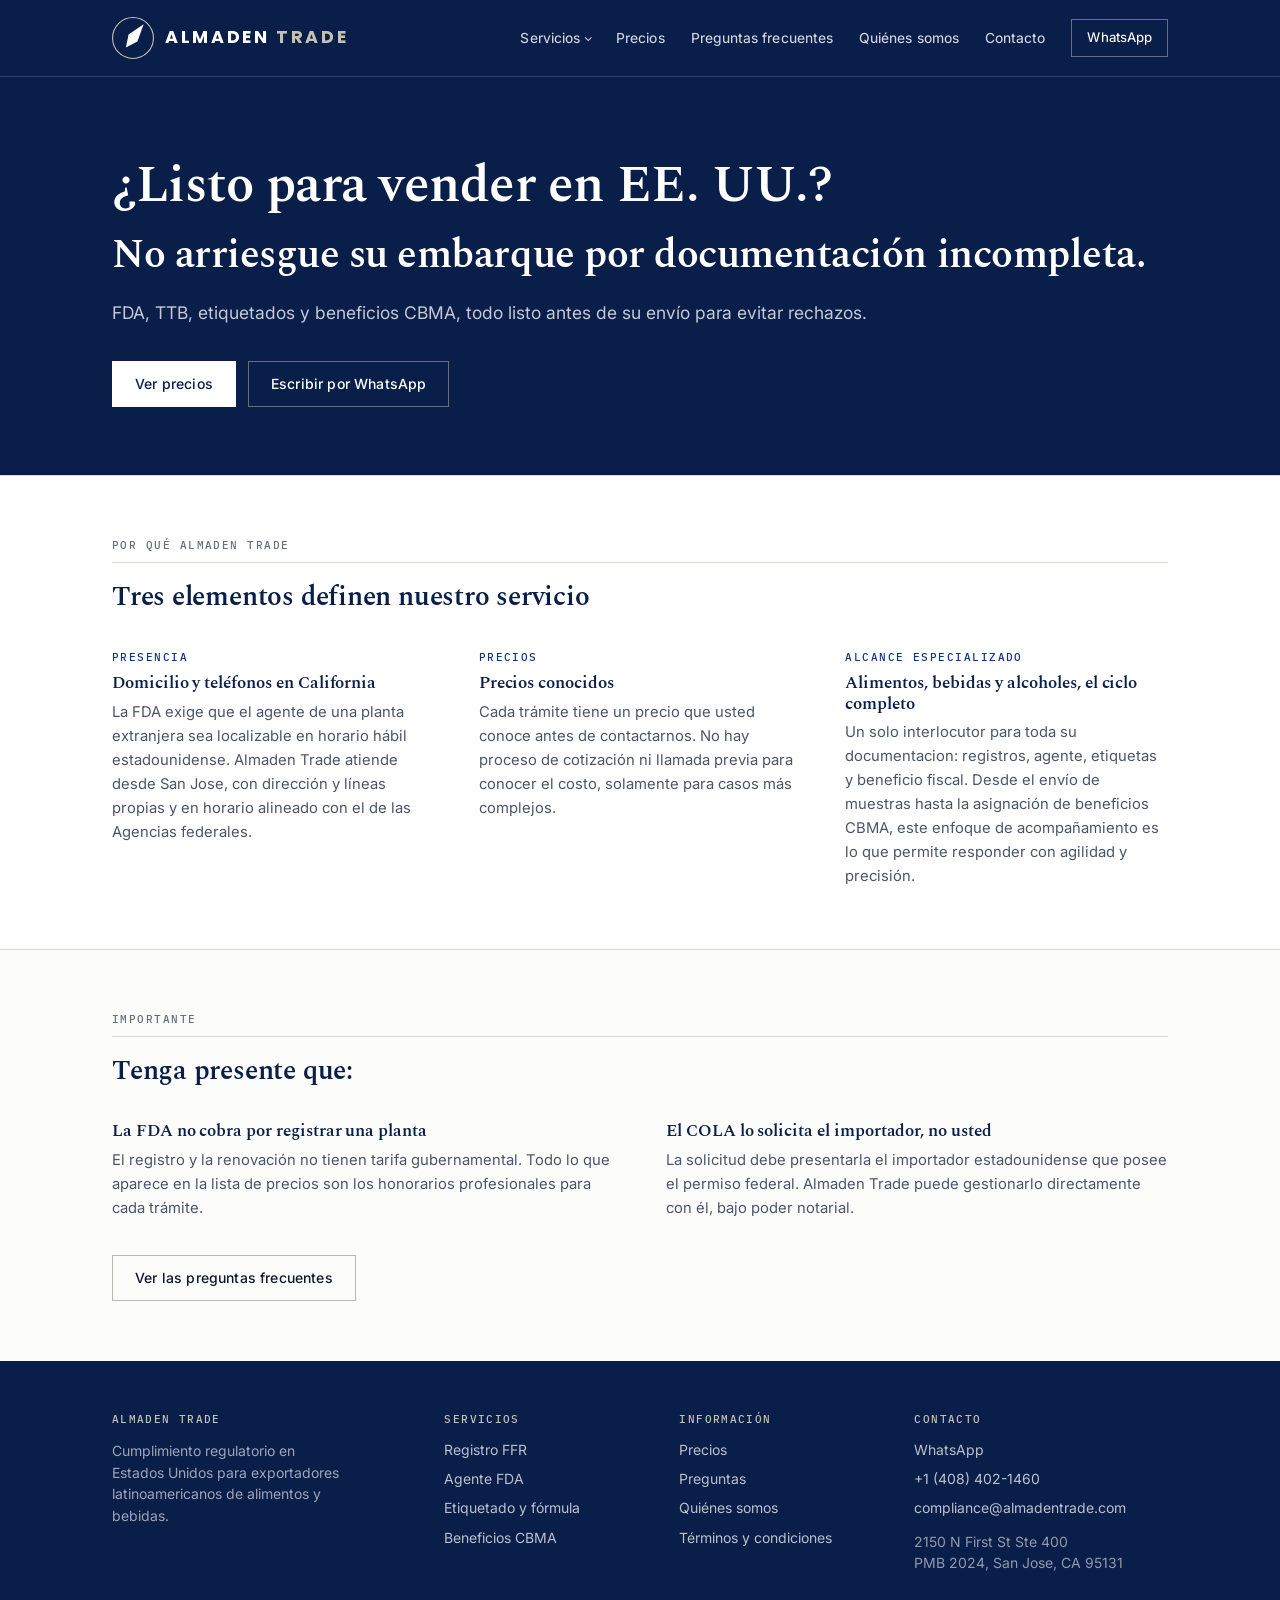
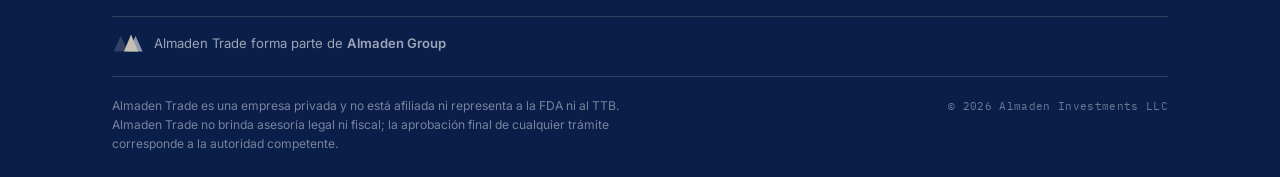
==== index.html @ 31498b71 "Update index.html" ====
<!DOCTYPE html>
<html lang="es">
<head>
<meta charset="UTF-8">
<meta name="viewport" content="width=device-width,initial-scale=1">
<title>Almaden Trade — Cumplimiento FDA y TTB para exportadores</title>
<meta name="description" content="Cumplimiento regulatorio en Estados Unidos para exportadores latinoamericanos de alimentos y bebidas. Registro FDA, etiquetado TTB y beneficios CBMA.">
<link rel="preconnect" href="https://fonts.googleapis.com">
<link rel="preconnect" href="https://fonts.gstatic.com" crossorigin>
<link href="https://fonts.googleapis.com/css2?family=Spectral:wght@500;600&family=Inter:wght@400;450;500;550;600&family=Poppins:wght@600;700&family=IBM+Plex+Mono:wght@400;500&display=swap" rel="stylesheet">
<link rel="icon" href="/favicon.svg" type="image/svg+xml">
<link rel="stylesheet" href="/styles.css">
</head>
<body>
<header class="masthead">
  <div class="shell">
    <a class="wordmark" href="/" aria-label="Almaden Trade — inicio">
      <svg class="wm-mark" viewBox="0 0 100 100" aria-hidden="true">
<circle cx="50" cy="50" r="48.7" fill="none" stroke="#C4C0B4" stroke-width="2.6"/>
<path d="M75.4 17.5 L60.5 58.2 L33.1 72.8 L39.5 41.8 Z" fill="#ffffff"/>
</svg>
      <span class="wm-name"><b>Almaden</b>&nbsp;<i>Trade</i></span>
    </a>
    <button class="burger" aria-label="Menú" aria-expanded="false"><span></span><span></span><span></span></button>
    <nav class="nav">
      <div class="nav-group">
        <button aria-expanded="false">Servicios</button>
        <div class="menu">
          <a href="/registro-fda/"><strong>Iniciar registro — FDA</strong><span>Registro FFR</span></a>
          <a href="/agente-fda/"><strong>Mantener registro — FDA</strong><span>Agente FDA</span></a>
          <a href="/etiquetado-ttb/"><strong>Etiquetado y fórmula — TTB</strong><span>Revisión, COLA, fórmula</span></a>
          <a href="/cbma/"><strong>Beneficios fiscales — CBMA</strong><span>Registro y asignación</span></a>
        </div>
      </div>
      <a href="/precios/">Precios</a>
      <a href="/preguntas/">Preguntas frecuentes</a>
      <a href="/quienes-somos/">Quiénes somos</a>
      <a href="/contacto/">Contacto</a>
      <a class="nav-wa" href="https://wa.me/14084021460" target="_blank" rel="noopener">WhatsApp</a>
    </nav>
  </div>
</header>
<section class="hero">
  <div class="shell">
    <h1><span class="hero-q">¿Listo para vender en EE. UU.?</span><br>No arriesgue su embarque por documentación incompleta.</h1>
    <p class="lede">FDA, TTB, etiquetados y beneficios CBMA, todo listo antes de su envío para evitar rechazos.</p>
    <div class="act">
      <a class="btn btn-solid" href="/precios/">Ver precios</a>
      <a class="btn btn-line" href="https://wa.me/14084021460" target="_blank" rel="noopener">Escribir por WhatsApp</a>
    </div>
  </div>
</section>
<section class="band band-tint">
  <div class="shell">
    <div class="head-block">
      <span class="label label-rule">Por qué Almaden Trade</span>
      <h2>Tres elementos definen nuestro servicio</h2>
    </div>
    <div class="cols-3">
      <div class="col-item">
        <span class="label">Presencia</span>
        <h3>Domicilio y teléfonos en California</h3>
        <p>La FDA exige que el agente de una planta extranjera sea localizable en horario hábil estadounidense. Almaden Trade atiende desde San Jose, con dirección y líneas propias y en horario alineado con el de las Agencias federales.</p>
      </div>
      <div class="col-item">
        <span class="label">Precios</span>
        <h3>Precios conocidos</h3>
        <p>Cada trámite tiene un precio que usted conoce antes de contactarnos. No hay proceso de cotización ni llamada previa para conocer el costo, solamente para casos más complejos.</p>
      </div>
      <div class="col-item">
        <span class="label">Alcance especializado</span>
        <h3>Alimentos, bebidas y alcoholes, el ciclo completo</h3>
        <p>Un solo interlocutor para toda su documentacion: registros, agente, etiquetas y beneficio fiscal. Desde el envío de muestras hasta la asignación de beneficios CBMA, este enfoque de acompañamiento es lo que permite responder con agilidad y precisión.</p>
      </div>
    </div>
  </div>
</section>
<section class="band">
  <div class="shell">
    <div class="head-block">
      <span class="label label-rule">IMPORTANTE</span>
      <h2>Tenga presente que:</h2>
    </div>
    <div class="cols">
      <div class="col-item">
        <h3>La FDA no cobra por registrar una planta</h3>
        <p>El registro y la renovación no tienen tarifa gubernamental. Todo lo que aparece en la lista de precios son los honorarios profesionales para cada trámite.</p>
      </div>
      <div class="col-item">
        <h3>El COLA lo solicita el importador, no usted</h3>
        <p>La solicitud debe presentarla el importador estadounidense que posee el permiso federal. Almaden Trade puede gestionarlo directamente con él, bajo poder notarial.</p>
      </div>
    </div>
    <div class="act"><a class="btn btn-line" href="/preguntas/">Ver las preguntas frecuentes</a></div>
  </div>
</section>
<footer class="foot">
  <div class="shell">
    <div class="foot-grid">
      <div>
        <h4>Almaden Trade</h4>
        <p class="foot-about">Cumplimiento regulatorio en Estados Unidos para exportadores latinoamericanos de alimentos y bebidas.</p>
      </div>
      <div>
        <h4>Servicios</h4>
        <ul>
          <li><a href="/registro-fda/">Registro FFR</a></li>
          <li><a href="/agente-fda/">Agente FDA</a></li>
          <li><a href="/etiquetado-ttb/">Etiquetado y fórmula</a></li>
          <li><a href="/cbma/">Beneficios CBMA</a></li>
        </ul>
      </div>
      <div>
        <h4>Información</h4>
        <ul>
          <li><a href="/precios/">Precios</a></li>
          <li><a href="/preguntas/">Preguntas</a></li>
          <li><a href="/quienes-somos/">Quiénes somos</a></li>
          <li><a href="https://terminos.almadentrade.com" target="_blank" rel="noopener">Términos y condiciones</a></li>
        </ul>
      </div>
      <div>
        <h4>Contacto</h4>
        <ul>
          <li><a href="https://wa.me/14084021460" target="_blank" rel="noopener">WhatsApp</a></li>
          <li><a href="tel:+14084021460">+1 (408) 402-1460</a></li>
          <li><a href="mailto:compliance@almadentrade.com">compliance@almadentrade.com</a></li>
          <li style="margin-top:12px;color:rgba(255,255,255,.55);line-height:1.5">2150 N First St Ste 400<br>PMB 2024, San Jose, CA 95131</li>
        </ul>
      </div>
    </div>
    <div class="foot-group">
      <a href="https://almadengroup.com" target="_blank" rel="noopener">
        <svg class="group-mark" viewBox="242 54 200 124" aria-hidden="true">
          <polygon points="296,72 340,168 252,168" fill="#C4C0B4" opacity="0.22"/>
          <polygon points="344,168 388,72 432,168" fill="#ffffff" opacity="0.55"/>
          <polygon points="316,168 360,64 404,168" fill="#C4C0B4"/>
        </svg>
        <span>Almaden Trade forma parte de <strong>Almaden Group</strong></span>
      </a>
    </div>
    <div class="foot-base">
      <p class="foot-legal">Almaden Trade es una empresa privada y no está afiliada ni representa a la FDA ni al TTB. Almaden Trade no brinda asesoría legal ni fiscal; la aprobación final de cualquier trámite corresponde a la autoridad competente.</p>
      <p class="foot-mark">© 2026 Almaden Investments LLC</p>
    </div>
  </div>
</footer>
<script src="/script.js"></script>
</body>
</html>
---- styles.css ----
:root{
  --cobalt:#123585;
  --cobalt-deep:#0A1E4A;
  --cobalt-tint:#EDF0F7;
  --quicksilver:#C4C0B4;
  --quicksilver-pale:#E5E3DD;
  --paper:#FCFCFB;
  --ink:#12172A;
  --ink-mid:#4C5468;
  --ink-soft:#666E81;
  --rule:#DCDCD6;
  --rule-strong:#B9B8B1;
  --serif:'Spectral',Georgia,serif;
  --sans:'Inter',-apple-system,BlinkMacSystemFont,'Segoe UI',sans-serif;
  --mono:'IBM Plex Mono',ui-monospace,monospace;
  --shell:1120px;
  --measure:66ch;
}
*{box-sizing:border-box}
html{-webkit-text-size-adjust:100%}
body{margin:0;background:var(--paper);color:var(--ink);font-family:var(--sans);font-size:16px;line-height:1.62;font-feature-settings:"kern" 1;-webkit-font-smoothing:antialiased;-moz-osx-font-smoothing:grayscale}
h1,h2,h3,h4{font-family:var(--serif);font-weight:600;color:var(--cobalt-deep);line-height:1.2;margin:0}
h1{font-size:clamp(1.9rem,3.1vw,2.55rem);letter-spacing:-.012em}
h2{font-size:clamp(1.35rem,2.1vw,1.7rem);letter-spacing:-.008em}
h3{font-size:1.06rem;font-weight:600;letter-spacing:-.003em}
p{margin:0 0 1.05em}
a{color:var(--cobalt);text-decoration:none}
a:hover{text-decoration:underline;text-underline-offset:3px}
strong{font-weight:600}
.shell{max-width:var(--shell);margin:0 auto;padding:0 32px}
.measure{max-width:var(--measure)}
@media (max-width:640px){.shell{padding:0 20px}}
.label{font-family:var(--mono);font-size:.7rem;font-weight:500;letter-spacing:.13em;text-transform:uppercase;color:var(--ink-soft);display:block;margin:0 0 .85em}
.label-rule{padding-bottom:.7em;border-bottom:1px solid var(--rule);margin-bottom:1.6em}
.lede{font-size:1.09rem;line-height:1.58;color:var(--ink-mid);max-width:95ch}
:focus-visible{outline:2px solid var(--cobalt);outline-offset:3px}
@media (prefers-reduced-motion:reduce){*{animation:none!important;transition:none!important}}

.masthead{background:var(--cobalt-deep);border-bottom:1px solid rgba(196,192,180,.22)}
.masthead .shell{display:flex;align-items:center;justify-content:space-between;height:76px}
.wordmark{display:flex;align-items:center;gap:11px;color:#fff;line-height:1}
.wordmark:hover{text-decoration:none}
.wm-mark{width:42px;height:42px;flex-shrink:0;display:block}
.wm-name{font-family:'Poppins',var(--sans);font-weight:700;font-size:1.1rem;letter-spacing:.15em;text-transform:uppercase;white-space:nowrap}
.wm-name b{font-weight:700;color:#fff}
.wm-name i{font-style:normal;font-weight:700;color:var(--quicksilver)}
@media (max-width:480px){.wm-mark{width:34px;height:34px}.wm-name{font-size:.92rem;letter-spacing:.11em}.wordmark{gap:8px}}

.nav{display:flex;align-items:center;gap:26px}
.nav > a,.nav-group > button{font-family:var(--sans);font-size:.865rem;font-weight:450;color:rgba(255,255,255,.82);background:none;border:0;padding:0;cursor:pointer;letter-spacing:.005em;display:inline-flex;align-items:center;gap:5px}
.nav > a:hover,.nav-group > button:hover,.nav > a[aria-current]{color:#fff;text-decoration:none}
.nav > a[aria-current]{position:relative}
.nav > a[aria-current]::after{content:'';position:absolute;left:0;right:0;bottom:-23px;height:2px;background:var(--quicksilver)}
.nav-group{position:relative}
.nav-group > button::after{content:'';width:4px;height:4px;border-right:1.2px solid currentColor;border-bottom:1.2px solid currentColor;transform:rotate(45deg) translateY(-1px)}
.menu{position:absolute;top:calc(100% + 21px);left:-14px;min-width:262px;background:#fff;border:1px solid var(--rule);padding:5px;z-index:60;box-shadow:0 10px 34px rgba(10,30,74,.14);opacity:0;visibility:hidden;transform:translateY(-4px);transition:opacity .13s,transform .13s,visibility .13s}
.nav-group:hover .menu,.nav-group:focus-within .menu{opacity:1;visibility:visible;transform:none}
.menu a{display:block;padding:9px 13px;color:var(--ink)}
.menu a:hover{background:var(--cobalt-tint);text-decoration:none}
.menu strong{display:block;font-size:.885rem;font-weight:550;color:var(--cobalt-deep)}
.menu span{display:block;font-family:var(--mono);font-size:.68rem;color:var(--ink-soft);letter-spacing:.04em;margin-top:1px}
.nav-wa{border:1px solid rgba(196,192,180,.5)!important;padding:7px 15px!important;color:#fff!important;font-size:.83rem!important;letter-spacing:.02em}
.nav-wa:hover{background:rgba(255,255,255,.09);text-decoration:none!important}
.burger{display:none;background:none;border:0;cursor:pointer;padding:6px;width:34px}
.burger span{display:block;height:1.5px;background:#fff;margin:5px 0}
@media (max-width:940px){
  .burger{display:block}
  .nav{position:fixed;inset:76px 0 0 auto;width:min(320px,84vw);background:var(--cobalt-deep);flex-direction:column;align-items:stretch;gap:0;padding:14px 22px 28px;transform:translateX(101%);transition:transform .22s ease;overflow-y:auto;border-left:1px solid rgba(196,192,180,.2)}
  .nav.open{transform:none}
  .nav > a,.nav-group > button{padding:13px 0;border-bottom:1px solid rgba(196,192,180,.16);width:100%;text-align:left;font-size:.95rem}
  .nav > a[aria-current]::after{display:none}
  .nav-group{width:100%}
  .menu{position:static;opacity:1;visibility:visible;transform:none;box-shadow:none;border:0;background:transparent;padding:0 0 6px 12px;display:none;min-width:0}
  .nav-group.open .menu{display:block}
  .menu a{padding:9px 0;color:rgba(255,255,255,.8)}
  .menu a:hover{background:none}
  .menu strong{color:#fff;font-weight:450}
  .nav-wa{margin-top:16px;text-align:center;border-bottom:0!important}
}

.hero{background:var(--cobalt-deep);color:#fff;padding:78px 0 68px;position:relative;overflow:hidden}
.hero .shell{position:relative;z-index:1}
.hero .label{color:var(--quicksilver)}
.hero h1{color:#fff;max-width:50ch}
.hero-q{font-size:1.30em;display:inline-block;margin-bottom:.30em}
.hero .lede{color:rgba(255,255,255,.76);margin-top:1.1em;max-width:85ch}
.facts{display:flex;gap:0;margin-top:44px;border-top:1px solid rgba(196,192,180,.28);flex-wrap:wrap}
.fact{padding:19px 30px 0 0;margin-right:30px;border-right:1px solid rgba(196,192,180,.2);flex:1;min-width:180px}
.fact:last-child{border-right:0;margin-right:0;padding-right:0}
.fact dt{font-family:var(--mono);font-size:.67rem;letter-spacing:.12em;text-transform:uppercase;color:var(--quicksilver);margin-bottom:7px}
.fact dd{margin:0;font-size:.92rem;color:rgba(255,255,255,.86);line-height:1.45}
@media (max-width:720px){.fact{border-right:0;border-bottom:1px solid rgba(196,192,180,.16);padding:15px 0;margin:0;flex:1 1 100%}.fact:last-child{border-bottom:0}}

.pagehead{border-bottom:1px solid var(--rule);padding:44px 0 34px;background:#fff}
.pagehead .label{color:var(--cobalt);margin-bottom:1em}
.pagehead .lede{margin-top:.85em;margin-bottom:0}
.crumb{font-family:var(--mono);font-size:.7rem;letter-spacing:.06em;color:var(--ink-soft);margin-bottom:1.4em}
.crumb a{color:var(--ink-soft)}
.crumb span{margin:0 7px;color:var(--rule-strong)}

.band{padding:60px 0}
.band-tint{background:#fff;border-top:1px solid var(--rule);border-bottom:1px solid var(--rule)}
.band-deep{background:var(--cobalt-deep);color:#fff}
.band-deep h2,.band-deep h3{color:#fff}
.band-deep .label{color:var(--quicksilver)}
.band-tight{padding:44px 0}
.head-block{margin-bottom:34px}
.head-block .lede{margin-top:.7em;margin-bottom:0}

.services{border-top:1px solid var(--rule);max-width:940px}
.svc{display:grid;grid-template-columns:46px minmax(0,1fr) 128px;gap:24px;align-items:start;padding:26px 0;border-bottom:1px solid var(--rule)}
.svc-num{font-family:var(--mono);font-size:.78rem;color:var(--quicksilver);padding-top:3px;letter-spacing:.05em}
.svc h3{margin-bottom:.32em}
.svc p{margin:0;color:var(--ink-mid);font-size:.935rem}
.svc-act{text-align:right;padding-top:2px}
.svc-act a{font-size:.87rem;font-weight:500;white-space:nowrap}
@media (max-width:760px){.svc{grid-template-columns:34px 1fr;gap:14px}.svc-act{grid-column:2;text-align:left;padding-top:10px}}

.schedule{width:100%;max-width:900px;border-collapse:collapse;margin-top:4px}
.schedule caption{font-family:var(--mono);font-size:.7rem;letter-spacing:.13em;text-transform:uppercase;color:var(--cobalt);text-align:left;padding:0 0 .8em;border-bottom:2px solid var(--cobalt-deep)}
.schedule th{font-family:var(--mono);font-size:.65rem;font-weight:500;letter-spacing:.11em;text-transform:uppercase;color:var(--ink-soft);text-align:left;padding:13px 16px 13px 0;border-bottom:1px solid var(--rule);font-style:normal}
.schedule th.num{text-align:right;padding-right:0}
.schedule td{padding:17px 16px 17px 0;border-bottom:1px solid var(--rule);vertical-align:top}
.schedule tr:last-child td{border-bottom:1px solid var(--rule-strong)}
.schedule .item{font-weight:550;color:var(--cobalt-deep);font-size:.965rem;display:block;margin-bottom:.28em}
.schedule .desc{color:var(--ink-mid);font-size:.87rem;line-height:1.5;display:block;max-width:64ch}
.schedule .cond{font-family:var(--mono);font-size:.71rem;color:var(--ink-soft);letter-spacing:.03em;display:block;margin-top:.55em}
.schedule .fig{font-family:var(--mono);font-size:1.12rem;font-weight:500;color:var(--cobalt-deep);text-align:right;white-space:nowrap;padding-right:0;font-variant-numeric:tabular-nums}
.schedule .fig small{display:block;font-size:.66rem;font-weight:400;color:var(--ink-soft);letter-spacing:.06em;margin-top:4px;text-transform:uppercase}
@media (max-width:680px){
  .schedule,.schedule tbody,.schedule tr,.schedule td{display:block;width:100%}
  .schedule thead{display:none}
  .schedule caption{display:block;width:100%;box-sizing:border-box}
  .schedule tr{border-bottom:1px solid var(--rule);padding:17px 0}
  .schedule tr:last-child{border-bottom:1px solid var(--rule-strong)}
  .schedule td,.schedule tr:last-child td{border:0;padding:0}
  .schedule .fig{text-align:left;margin-top:.75em;font-size:1.05rem}
  .schedule .fig small{display:inline;margin-left:9px}
  .sched-group{margin-bottom:40px}
}
.sched-group{margin-bottom:52px}
.sched-group:last-of-type{margin-bottom:0}

.note{border-left:2px solid var(--cobalt);padding:2px 0 2px 24px;margin:30px 0 30px -24px}
.note .label{color:var(--cobalt);margin-bottom:.6em}
.note p{margin:0;color:var(--ink-mid);font-size:.94rem;max-width:100ch}
.note p + p{margin-top:.7em}
.note-flag{border-left-color:var(--quicksilver)}
.note-flag .label{color:var(--ink-mid)}

.act{display:flex;gap:12px;flex-wrap:wrap;margin-top:34px;align-items:center}
.btn{display:inline-flex;align-items:center;justify-content:center;font-family:var(--sans);font-size:.875rem;font-weight:500;letter-spacing:.012em;padding:11px 22px;border:1px solid transparent;cursor:pointer;transition:background .14s,border-color .14s}
.btn:hover{text-decoration:none}
.btn-solid{background:var(--cobalt);color:#fff;border-color:var(--cobalt)}
.btn-solid:hover{background:var(--cobalt-deep);border-color:var(--cobalt-deep)}
.btn-line{border-color:var(--rule-strong);color:var(--ink)}
.btn-line:hover{border-color:var(--cobalt);color:var(--cobalt)}
.band-deep .btn-line{border-color:rgba(196,192,180,.5);color:#fff}
.band-deep .btn-line:hover{background:rgba(255,255,255,.08);border-color:var(--quicksilver);color:#fff}
.hero .btn-solid,.band-deep .btn-solid{background:#fff;color:var(--cobalt-deep);border-color:#fff}
.hero .btn-solid:hover,.band-deep .btn-solid:hover{background:var(--quicksilver);border-color:var(--quicksilver);color:var(--cobalt-deep)}
.hero .btn-line{border-color:rgba(196,192,180,.5);color:#fff}
.hero .btn-line:hover{background:rgba(255,255,255,.08);color:#fff}

.cols{display:grid;grid-template-columns:repeat(2,1fr);gap:38px 52px}
.cols-3{display:grid;grid-template-columns:repeat(3,1fr);gap:34px 44px}
@media (max-width:820px){.cols,.cols-3{grid-template-columns:1fr;gap:30px}}
.col-item h3{margin-bottom:.42em}
.col-item p{margin:0;color:var(--ink-mid);font-size:.925rem}
.col-item .label{color:var(--cobalt);margin-bottom:.7em}

.qa{border-top:1px solid var(--rule)}
.qa details{border-bottom:1px solid var(--rule)}
.qa summary{font-family:var(--serif);font-size:1.03rem;font-weight:600;color:var(--cobalt-deep);padding:19px 40px 19px 0;cursor:pointer;list-style:none;position:relative;line-height:1.35}
.qa summary::-webkit-details-marker{display:none}
.qa summary::after{content:'';position:absolute;right:4px;top:50%;width:9px;height:9px;border-right:1.4px solid var(--cobalt);border-bottom:1.4px solid var(--cobalt);transform:translateY(-70%) rotate(45deg);transition:transform .16s}
.qa details[open] summary::after{transform:translateY(-30%) rotate(-135deg)}
.qa summary:hover{color:var(--cobalt)}
.qa .ans{padding:0 40px 21px 0}
.qa .ans p{margin:0;color:var(--ink-mid);font-size:.94rem;max-width:62ch}

.contact-grid{display:grid;grid-template-columns:190px 1fr;gap:44px;align-items:start}
@media (max-width:700px){.contact-grid{grid-template-columns:1fr;gap:30px}}
.qr{border:1px solid var(--rule);padding:6px;background:#fff;width:190px}
.qr img{display:block;width:100%;height:auto}
.qr figcaption{font-family:var(--mono);font-size:.65rem;letter-spacing:.06em;color:var(--ink-soft);text-align:center;margin-top:9px;text-transform:uppercase}
.reach{margin:0;padding:0}
.reach div{padding:15px 0;border-bottom:1px solid var(--rule);display:grid;grid-template-columns:96px 1fr;gap:18px;align-items:baseline}
.reach div:first-child{padding-top:0}
.reach dt{font-family:var(--mono);font-size:.68rem;letter-spacing:.11em;text-transform:uppercase;color:var(--ink-soft)}
.reach dd{margin:0;font-size:.97rem}
.reach dd span{color:var(--ink-mid);font-size:.9rem}
@media (max-width:560px){.reach div{grid-template-columns:1fr;gap:5px}}

.foot{background:var(--cobalt-deep);color:rgba(255,255,255,.72);padding:52px 0 24px;font-size:.875rem;margin-top:0}
.foot-grid{display:grid;grid-template-columns:1.5fr 1fr 1fr 1.3fr;gap:40px;padding-bottom:34px;border-bottom:1px solid rgba(196,192,180,.2)}
@media (max-width:820px){.foot-grid{grid-template-columns:1fr 1fr;gap:32px}}
@media (max-width:480px){.foot-grid{grid-template-columns:1fr}}
.foot h4{font-family:var(--mono);font-size:.66rem;font-weight:500;letter-spacing:.13em;text-transform:uppercase;color:var(--quicksilver);margin:0 0 14px}
.foot ul{list-style:none;margin:0;padding:0}
.foot li{margin-bottom:9px;line-height:1.45}
.foot a{color:rgba(255,255,255,.72)}
.foot a:hover{color:#fff}
.foot-about{color:rgba(255,255,255,.6);max-width:26ch;line-height:1.55;margin:0}
.foot-base{padding-top:20px;display:flex;justify-content:space-between;gap:22px;flex-wrap:wrap;align-items:flex-start}
.foot-legal{font-size:.755rem;color:rgba(255,255,255,.45);max-width:66ch;margin:0;line-height:1.55}
.foot-mark{font-family:var(--mono);font-size:.7rem;color:rgba(255,255,255,.4);margin:0;letter-spacing:.03em;white-space:nowrap}
.narrow{max-width:820px}
.foot-group{padding:16px 0;border-bottom:1px solid rgba(196,192,180,.2)}
.foot-group a{display:inline-flex;align-items:center;gap:10px;color:rgba(255,255,255,.6);font-size:.82rem}
.foot-group a:hover{color:#fff;text-decoration:none}
.foot-group a:hover .group-mark{opacity:1}
.group-mark{height:20px;width:auto;flex-shrink:0;transition:opacity .15s}
.foot-group strong{font-weight:600;color:inherit}
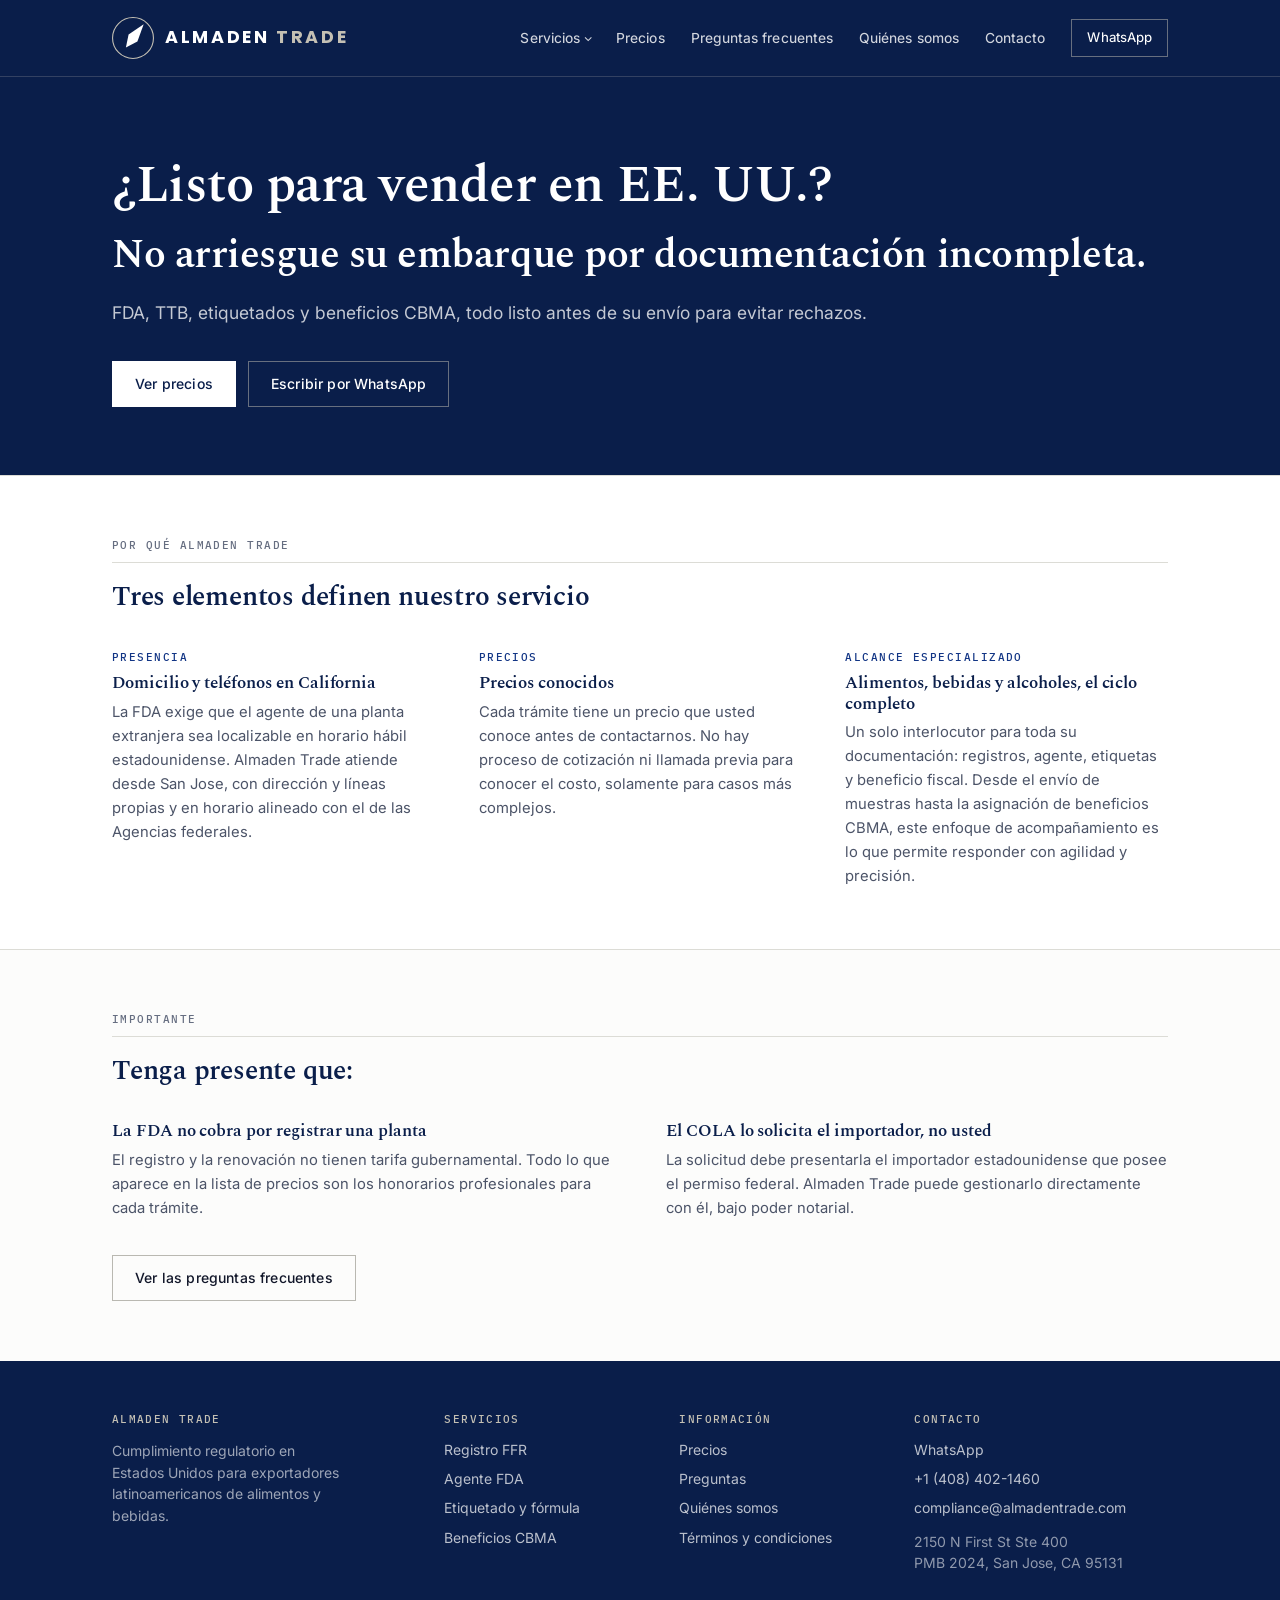
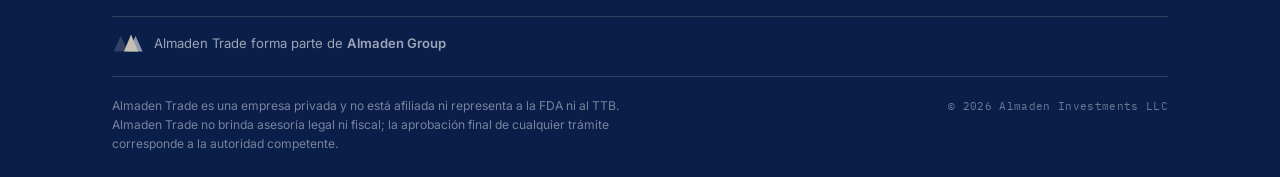
==== commit 96c13f28: "Update index.html" ====
--- a/index.html
+++ b/index.html
@@ -70,7 +70,7 @@
       <div class="col-item">
         <span class="label">Alcance especializado</span>
         <h3>Alimentos, bebidas y alcoholes, el ciclo completo</h3>
-        <p>Un solo interlocutor para toda su documentacion: registros, agente, etiquetas y beneficio fiscal. Desde el envío de muestras hasta la asignación de beneficios CBMA, este enfoque de acompañamiento es lo que permite responder con agilidad y precisión.</p>
+        <p>Un solo interlocutor para toda su documentación: registros, agente, etiquetas y beneficio fiscal. Desde el envío de muestras hasta la asignación de beneficios CBMA, este enfoque de acompañamiento es lo que permite responder con agilidad y precisión.</p>
       </div>
     </div>
   </div>
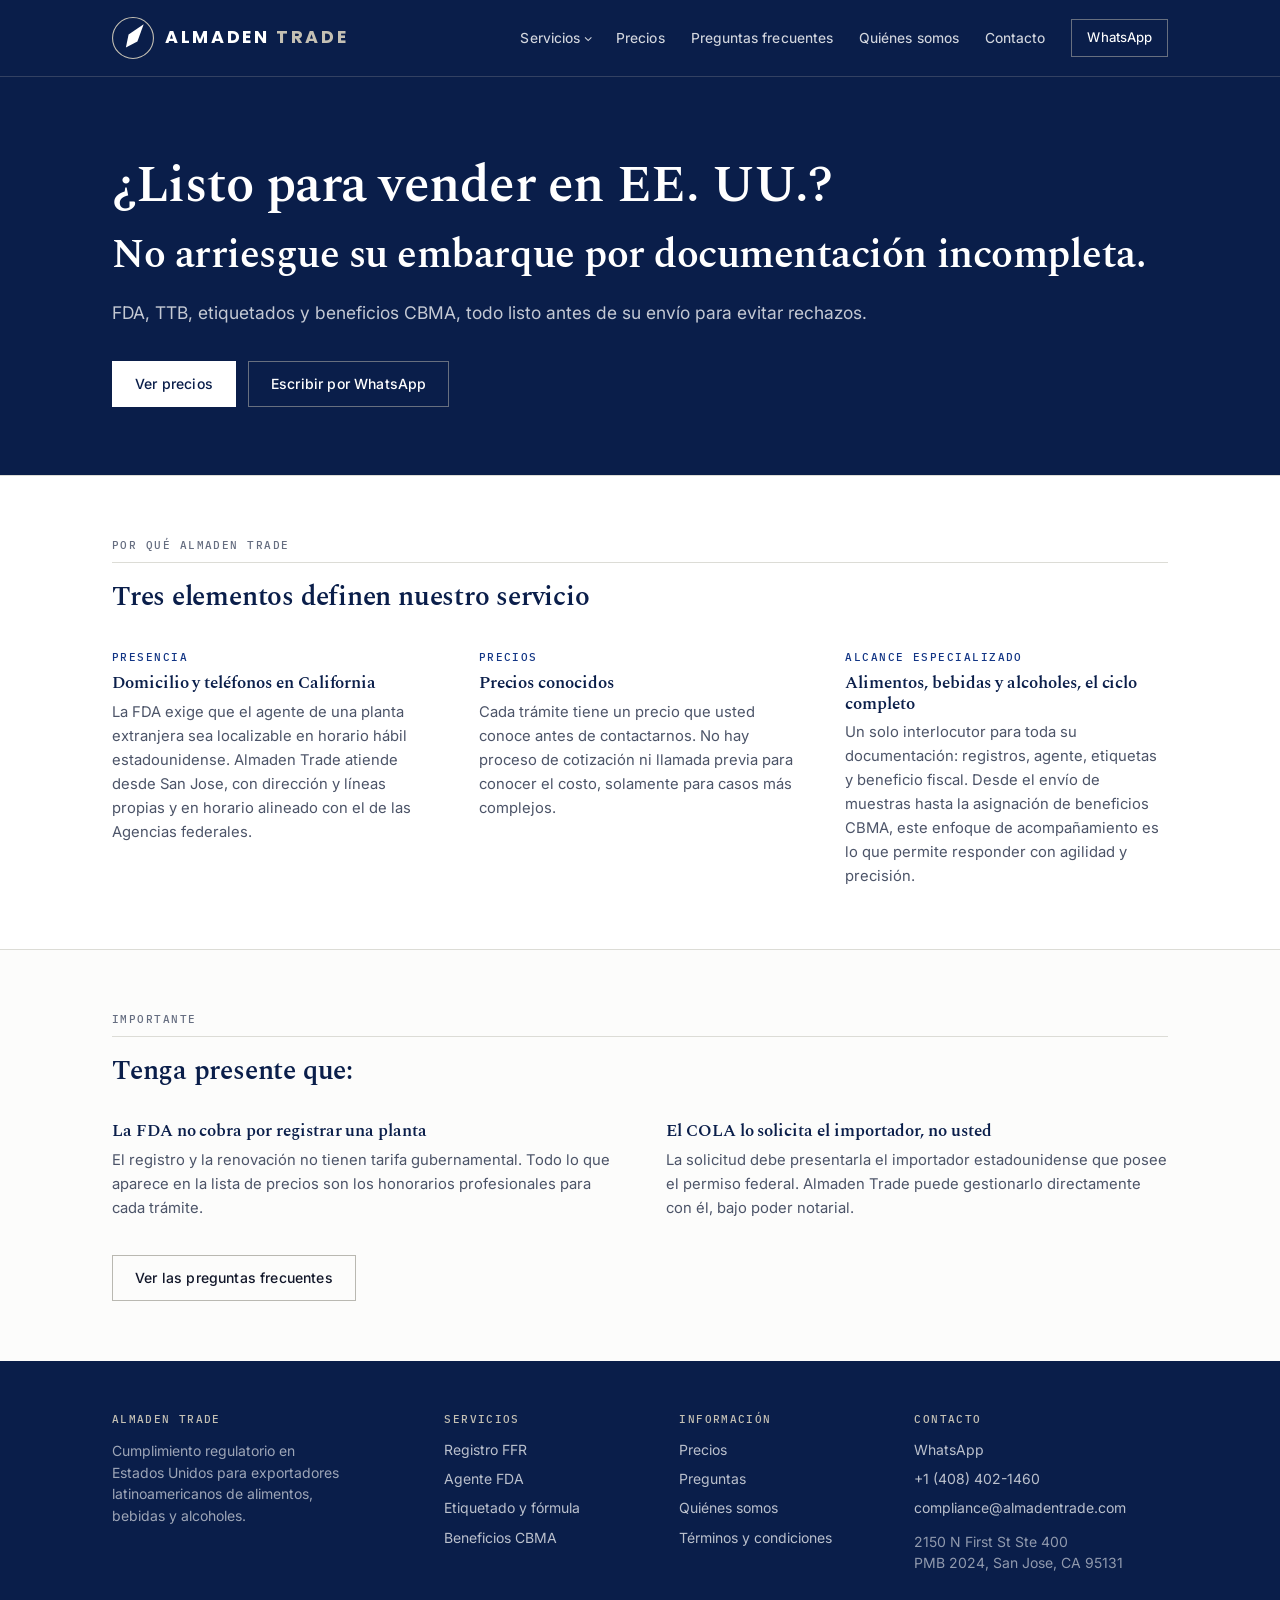
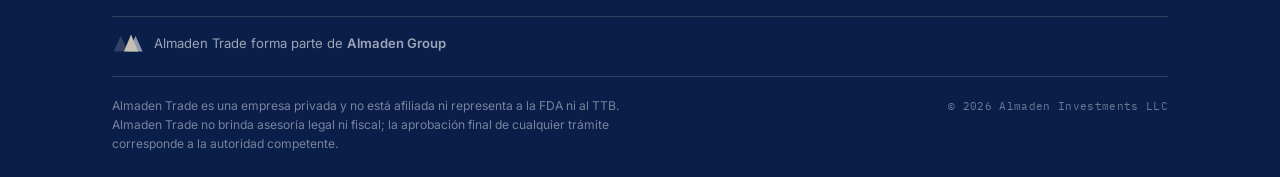
==== commit 150dc197: "Update index.html" ====
--- a/index.html
+++ b/index.html
@@ -99,7 +99,7 @@
     <div class="foot-grid">
       <div>
         <h4>Almaden Trade</h4>
-        <p class="foot-about">Cumplimiento regulatorio en Estados Unidos para exportadores latinoamericanos de alimentos y bebidas.</p>
+        <p class="foot-about">Cumplimiento regulatorio en Estados Unidos para exportadores latinoamericanos de alimentos, bebidas y alcoholes.</p>
       </div>
       <div>
         <h4>Servicios</h4>
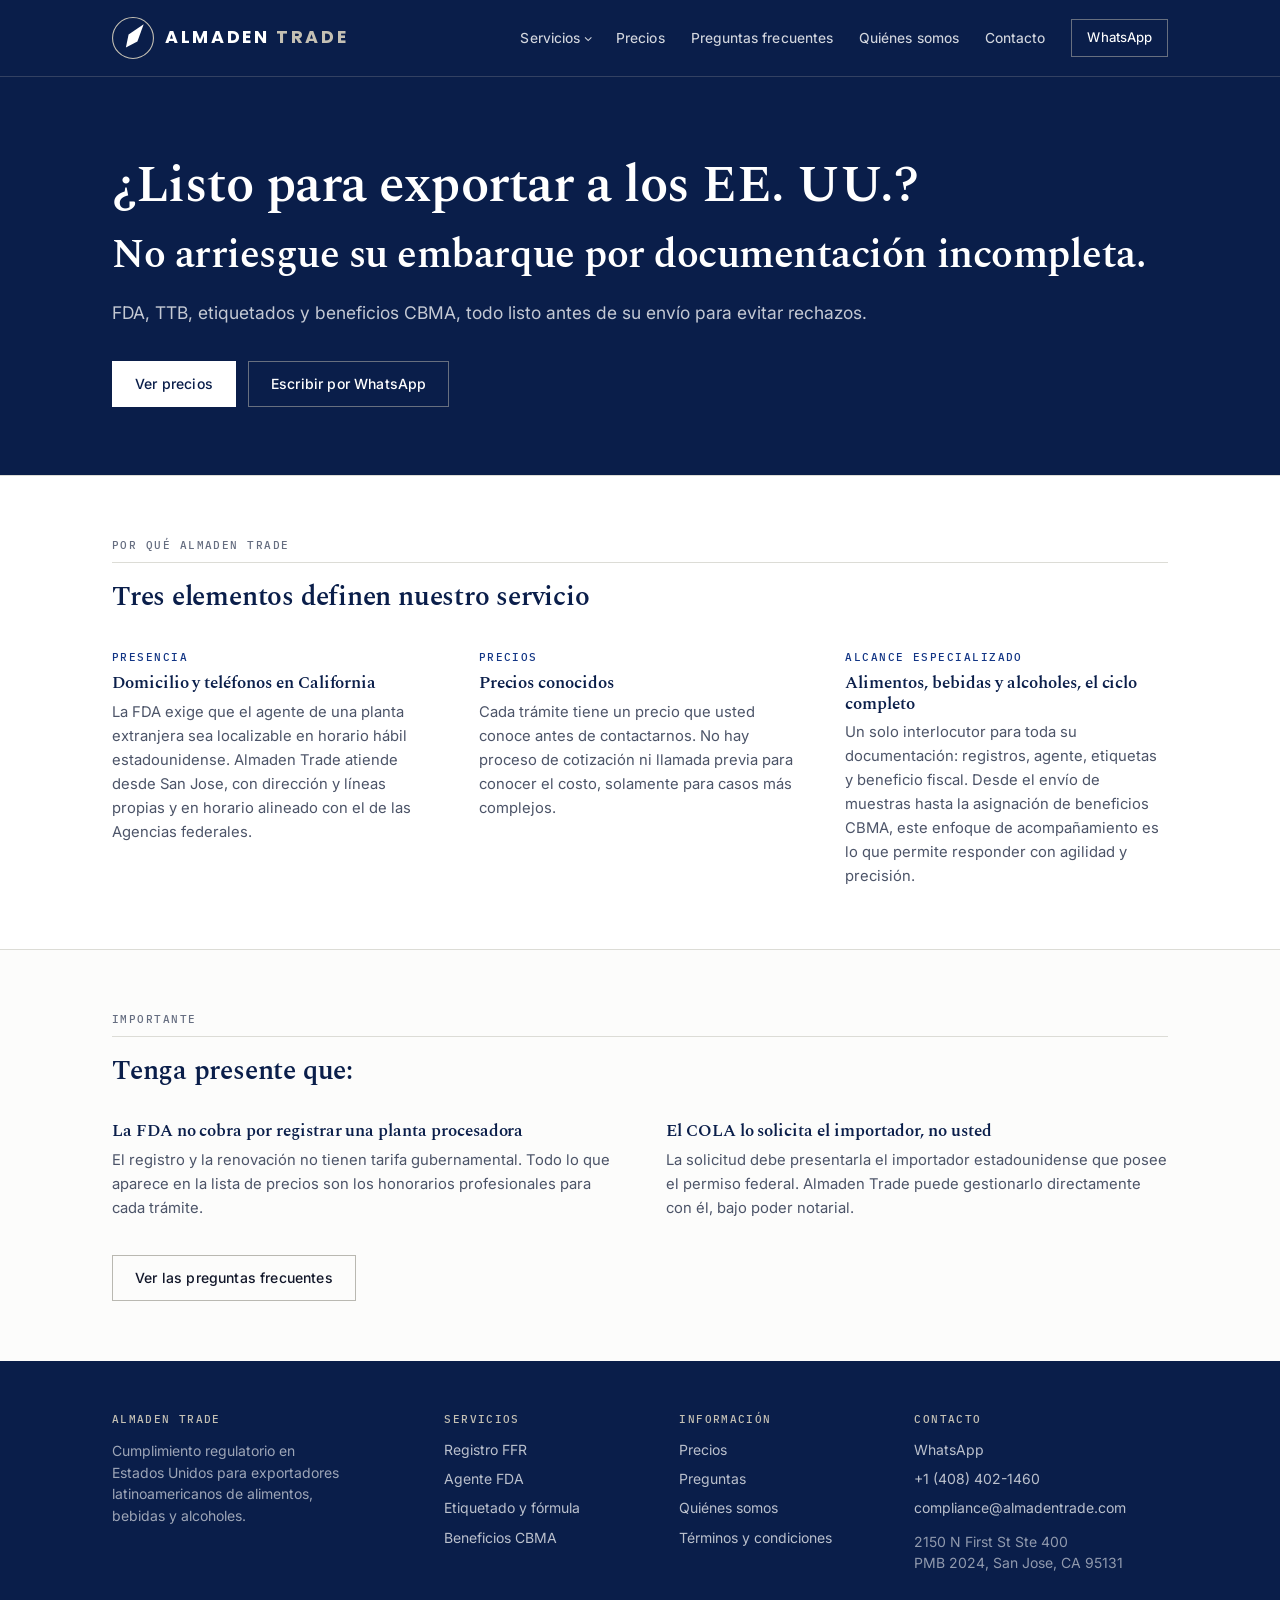
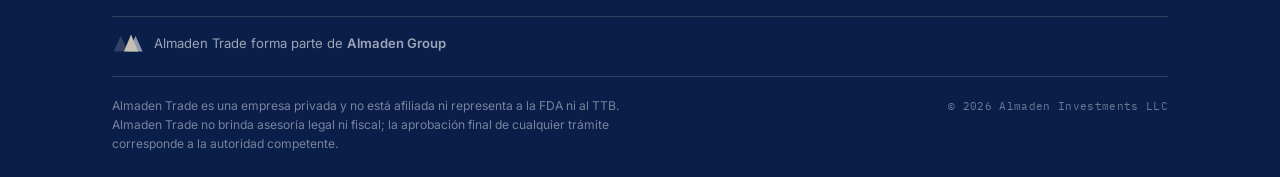
==== commit 24440097: "Update index.html" ====
--- a/index.html
+++ b/index.html
@@ -42,7 +42,7 @@
 </header>
 <section class="hero">
   <div class="shell">
-    <h1><span class="hero-q">¿Listo para vender en EE. UU.?</span><br>No arriesgue su embarque por documentación incompleta.</h1>
+    <h1><span class="hero-q">¿Listo para exportar a los EE. UU.?</span><br>No arriesgue su embarque por documentación incompleta.</h1>
     <p class="lede">FDA, TTB, etiquetados y beneficios CBMA, todo listo antes de su envío para evitar rechazos.</p>
     <div class="act">
       <a class="btn btn-solid" href="/precios/">Ver precios</a>
@@ -83,7 +83,7 @@
     </div>
     <div class="cols">
       <div class="col-item">
-        <h3>La FDA no cobra por registrar una planta</h3>
+        <h3>La FDA no cobra por registrar una planta procesadora</h3>
         <p>El registro y la renovación no tienen tarifa gubernamental. Todo lo que aparece en la lista de precios son los honorarios profesionales para cada trámite.</p>
       </div>
       <div class="col-item">
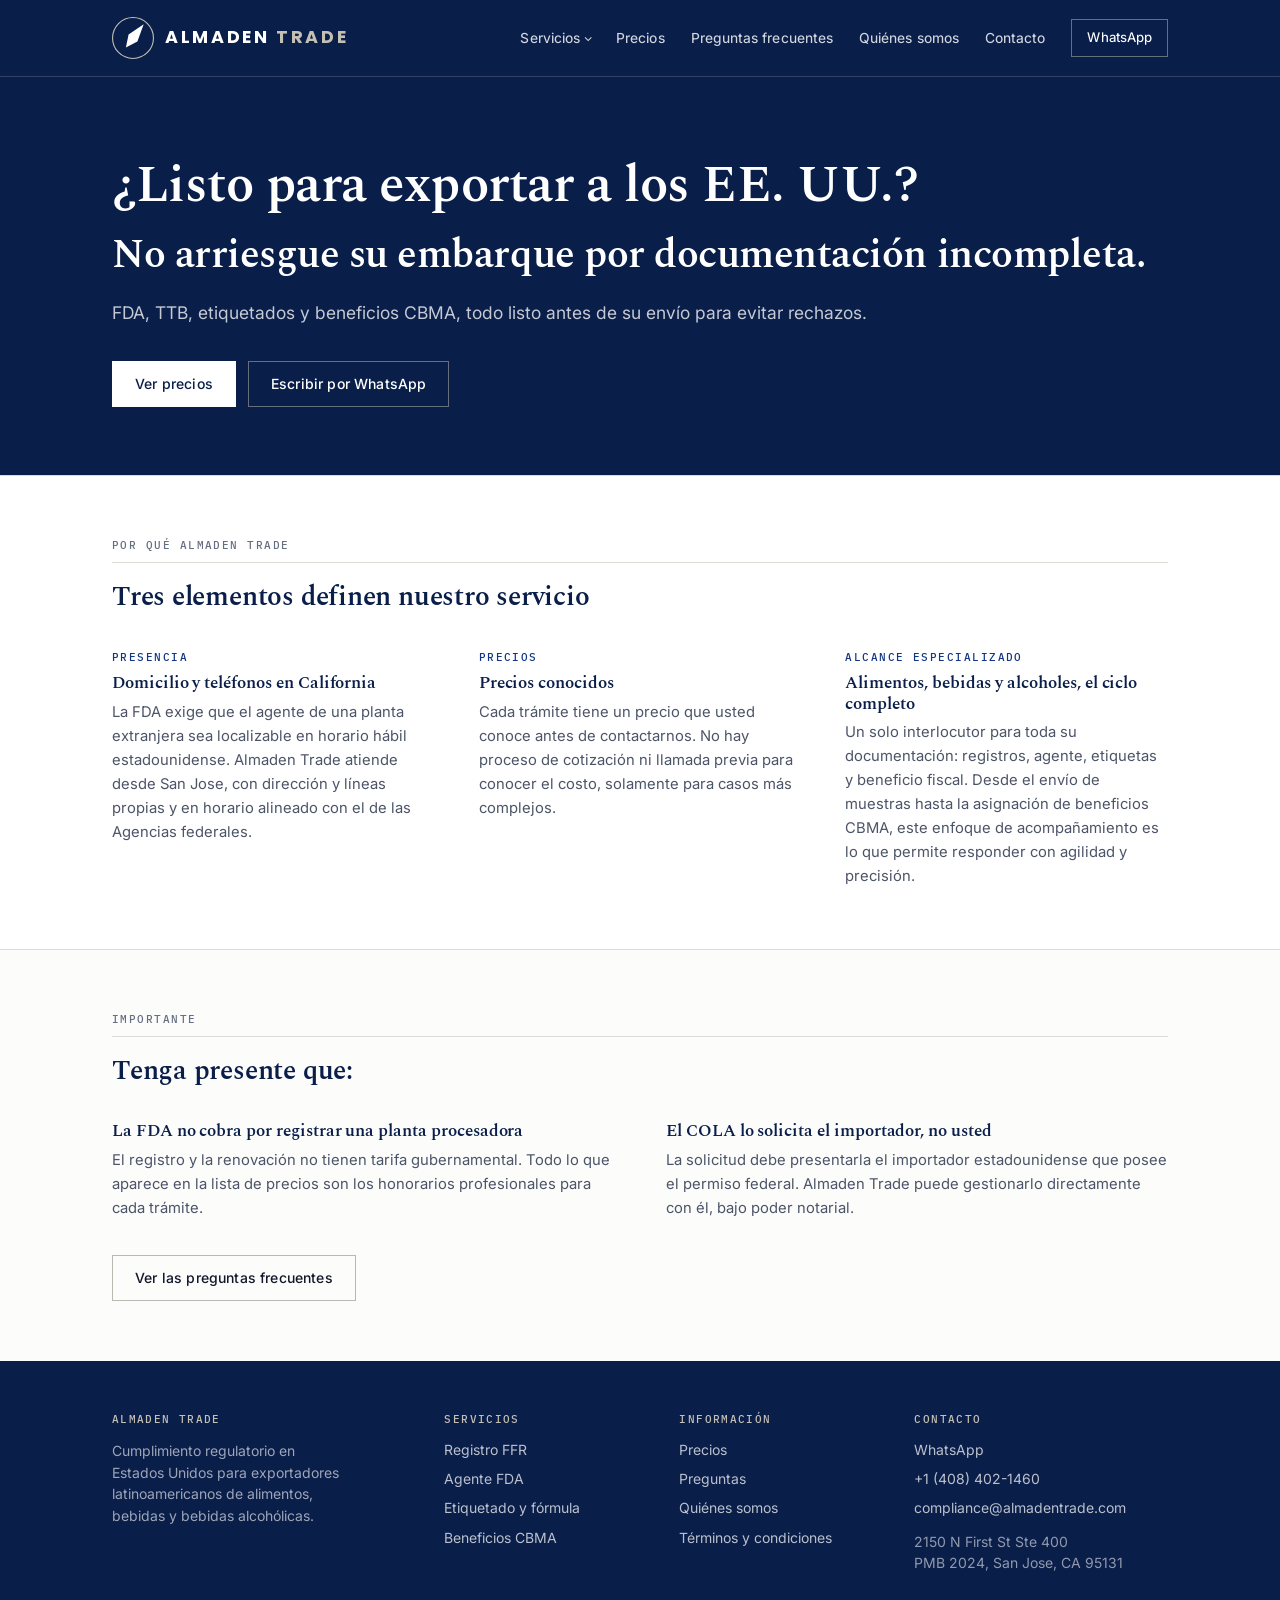
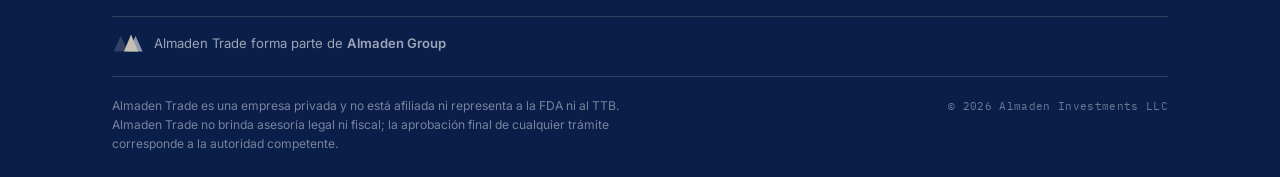
==== commit f9303eb8: "Update index.html" ====
--- a/index.html
+++ b/index.html
@@ -99,7 +99,7 @@
     <div class="foot-grid">
       <div>
         <h4>Almaden Trade</h4>
-        <p class="foot-about">Cumplimiento regulatorio en Estados Unidos para exportadores latinoamericanos de alimentos, bebidas y alcoholes.</p>
+        <p class="foot-about">Cumplimiento regulatorio en Estados Unidos para exportadores latinoamericanos de alimentos, bebidas y bebidas alcohólicas.</p>
       </div>
       <div>
         <h4>Servicios</h4>
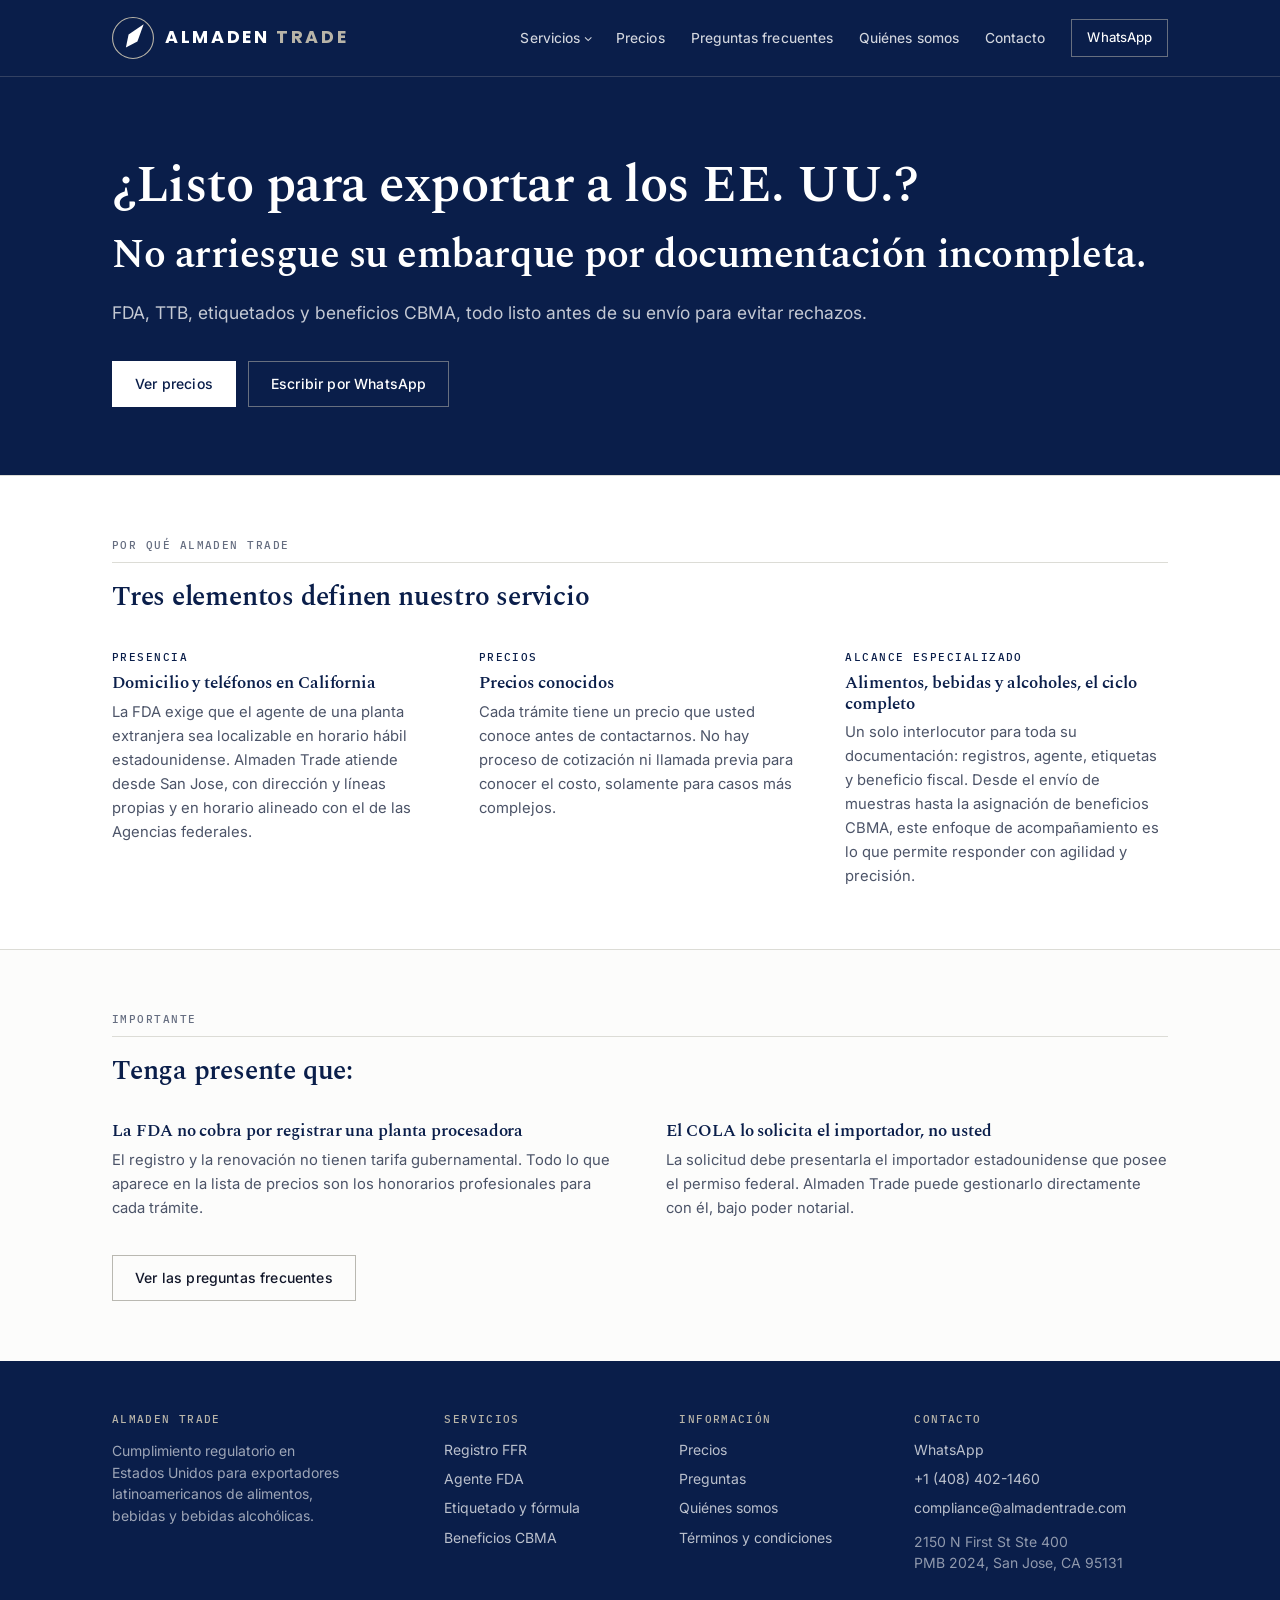
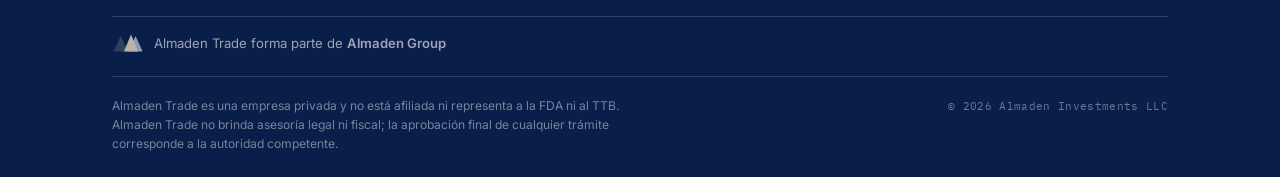
==== commit 74fe5044: "Update index.html" ====
--- a/index.html
+++ b/index.html
@@ -16,7 +16,7 @@
   <div class="shell">
     <a class="wordmark" href="/" aria-label="Almaden Trade — inicio">
       <svg class="wm-mark" viewBox="0 0 100 100" aria-hidden="true">
-<circle cx="50" cy="50" r="48.7" fill="none" stroke="#C4C0B4" stroke-width="2.6"/>
+<circle cx="50" cy="50" r="48.7" fill="none" stroke="#B8B4A8" stroke-width="2.6"/>
 <path d="M75.4 17.5 L60.5 58.2 L33.1 72.8 L39.5 41.8 Z" fill="#ffffff"/>
 </svg>
       <span class="wm-name"><b>Almaden</b>&nbsp;<i>Trade</i></span>
@@ -132,9 +132,9 @@
     <div class="foot-group">
       <a href="https://almadengroup.com" target="_blank" rel="noopener">
         <svg class="group-mark" viewBox="242 54 200 124" aria-hidden="true">
-          <polygon points="296,72 340,168 252,168" fill="#C4C0B4" opacity="0.22"/>
+          <polygon points="296,72 340,168 252,168" fill="#B8B4A8" opacity="0.22"/>
           <polygon points="344,168 388,72 432,168" fill="#ffffff" opacity="0.55"/>
-          <polygon points="316,168 360,64 404,168" fill="#C4C0B4"/>
+          <polygon points="316,168 360,64 404,168" fill="#B8B4A8"/>
         </svg>
         <span>Almaden Trade forma parte de <strong>Almaden Group</strong></span>
       </a>
--- a/styles.css
+++ b/styles.css
@@ -1,8 +1,8 @@
 :root{
-  --cobalt:#123585;
+  --cobalt:#0A1E4A;
   --cobalt-deep:#0A1E4A;
   --cobalt-tint:#EDF0F7;
-  --quicksilver:#C4C0B4;
+  --quicksilver:#B8B4A8;
   --quicksilver-pale:#E5E3DD;
   --paper:#FCFCFB;
   --ink:#12172A;
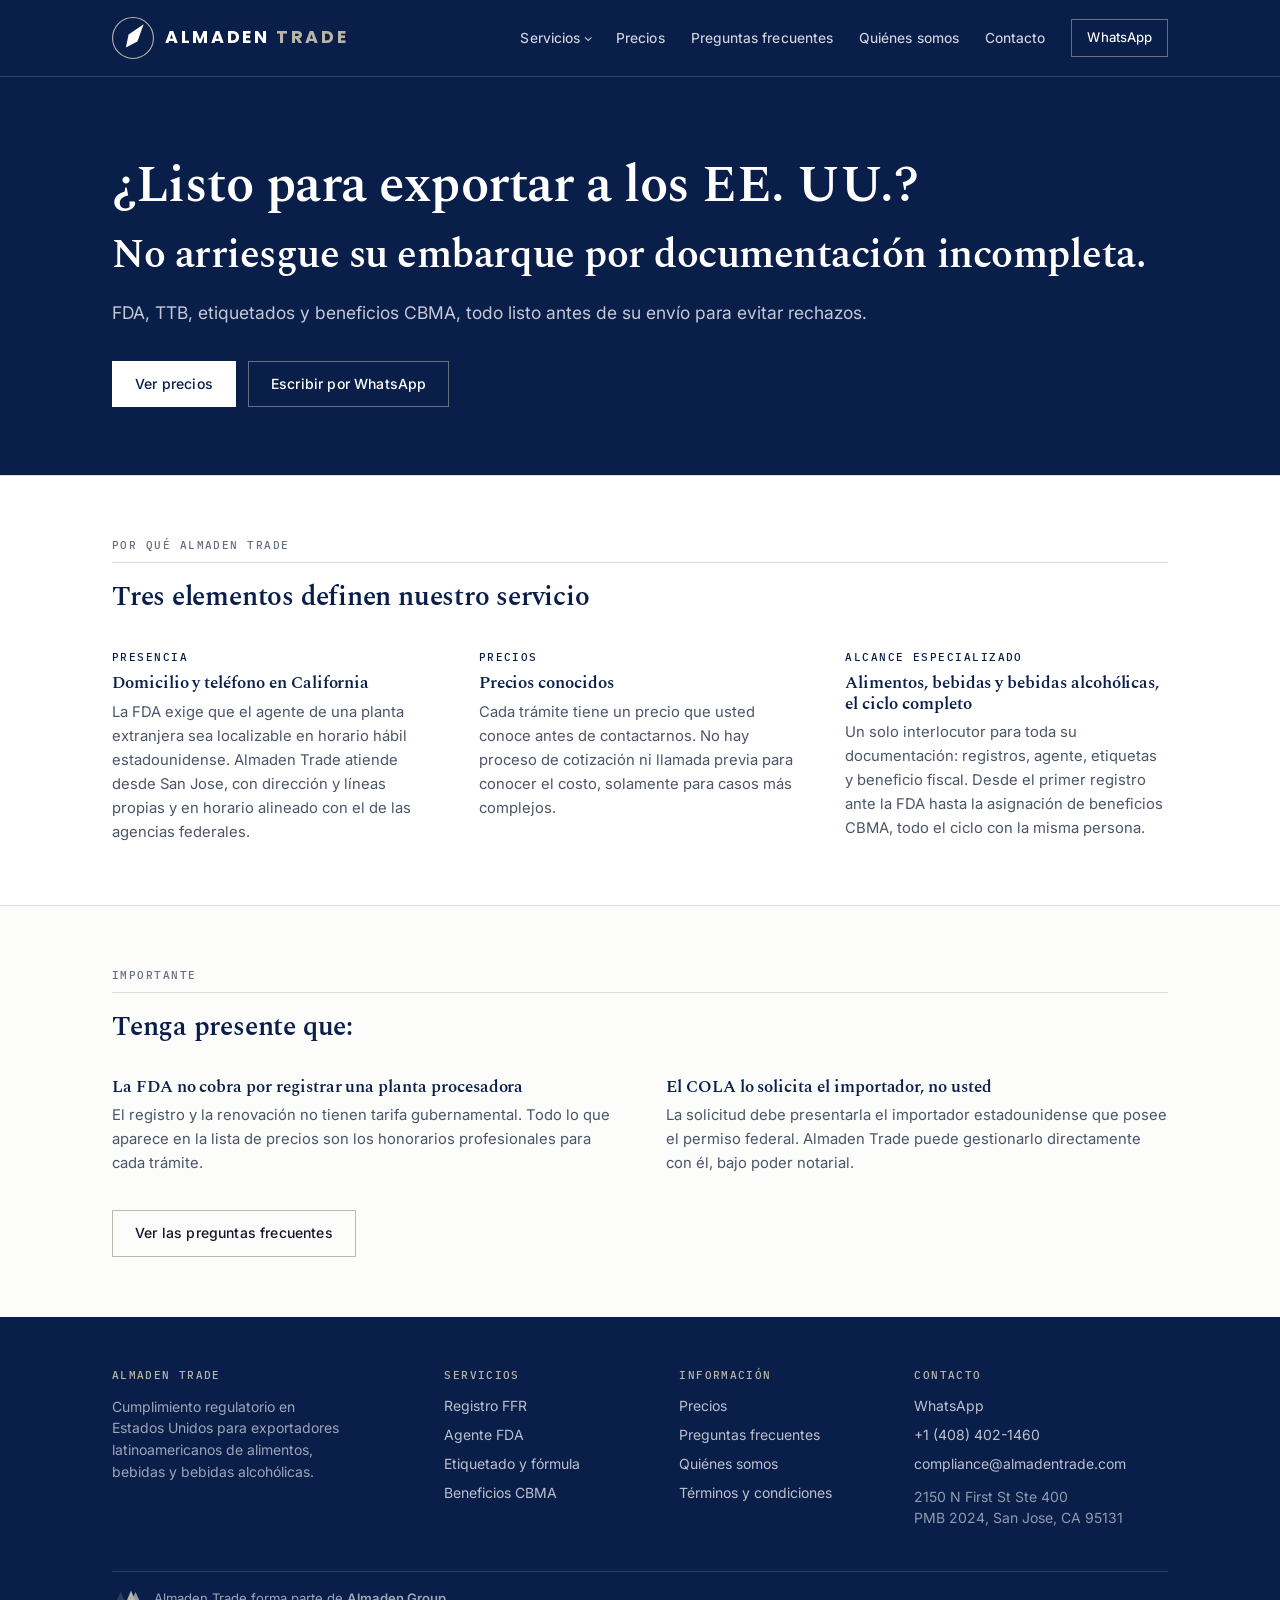
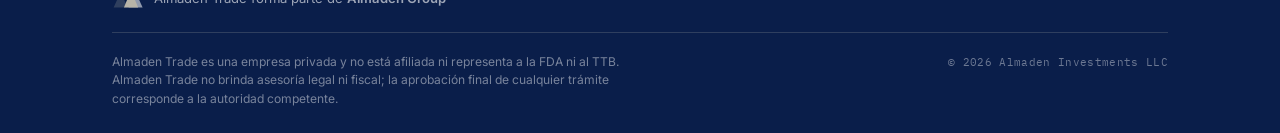
==== commit 74a269a6: "Update index.html" ====
--- a/index.html
+++ b/index.html
@@ -59,8 +59,8 @@
     <div class="cols-3">
       <div class="col-item">
         <span class="label">Presencia</span>
-        <h3>Domicilio y teléfonos en California</h3>
-        <p>La FDA exige que el agente de una planta extranjera sea localizable en horario hábil estadounidense. Almaden Trade atiende desde San Jose, con dirección y líneas propias y en horario alineado con el de las Agencias federales.</p>
+        <h3>Domicilio y teléfono en California</h3>
+        <p>La FDA exige que el agente de una planta extranjera sea localizable en horario hábil estadounidense. Almaden Trade atiende desde San Jose, con dirección y líneas propias y en horario alineado con el de las agencias federales.</p>
       </div>
       <div class="col-item">
         <span class="label">Precios</span>
@@ -69,8 +69,8 @@
       </div>
       <div class="col-item">
         <span class="label">Alcance especializado</span>
-        <h3>Alimentos, bebidas y alcoholes, el ciclo completo</h3>
-        <p>Un solo interlocutor para toda su documentación: registros, agente, etiquetas y beneficio fiscal. Desde el envío de muestras hasta la asignación de beneficios CBMA, este enfoque de acompañamiento es lo que permite responder con agilidad y precisión.</p>
+        <h3>Alimentos, bebidas y bebidas alcohólicas, el ciclo completo</h3>
+        <p>Un solo interlocutor para toda su documentación: registros, agente, etiquetas y beneficio fiscal. Desde el primer registro ante la FDA hasta la asignación de beneficios CBMA, todo el ciclo con la misma persona.</p>
       </div>
     </div>
   </div>
@@ -114,7 +114,7 @@
         <h4>Información</h4>
         <ul>
           <li><a href="/precios/">Precios</a></li>
-          <li><a href="/preguntas/">Preguntas</a></li>
+          <li><a href="/preguntas/">Preguntas frecuentes</a></li>
           <li><a href="/quienes-somos/">Quiénes somos</a></li>
           <li><a href="https://terminos.almadentrade.com" target="_blank" rel="noopener">Términos y condiciones</a></li>
         </ul>
